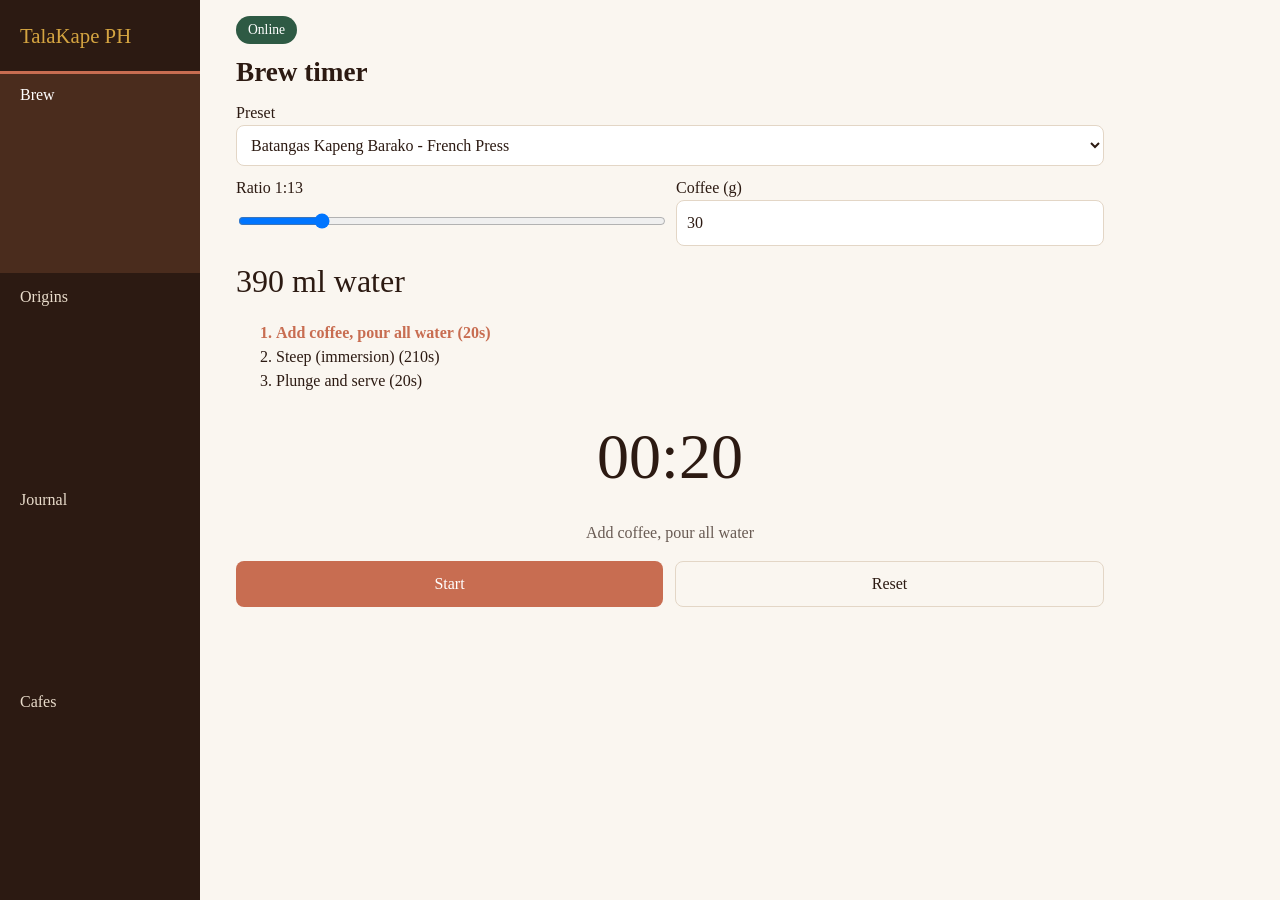
==== index.html @ 45932594 "Add files via upload" ====
<!DOCTYPE html><html lang="en"><head><meta charset="utf-8"><meta name="viewport" content="width=device-width,initial-scale=1,viewport-fit=cover"><title>TalaKape PH</title>
<meta name="description" content="Brew timer, PH coffee guide, bean journal and cafe directory.">
<link rel="manifest" href="/manifest.webmanifest"><link rel="icon" type="image/svg+xml" href="/favicon.svg">
<link rel="icon" type="image/png" sizes="32x32" href="/icons/favicon-32x32.png"><link rel="icon" type="image/png" sizes="16x16" href="/icons/favicon-16x16.png">
<link rel="shortcut icon" href="/favicon.ico"><link rel="apple-touch-icon" sizes="180x180" href="/apple-touch-icon.png">
<meta name="apple-mobile-web-app-capable" content="yes"><meta name="apple-mobile-web-app-status-bar-style" content="black-translucent"><meta name="apple-mobile-web-app-title" content="TalaKape PH"><meta name="theme-color" content="#2C1A12">
<link rel="stylesheet" href="/css/styles.css"></head><body>
<nav id="nav"><div class="brand">TalaKape PH</div>
<a href="#brew" data-v="brew">Brew</a><a href="#origins" data-v="origins">Origins</a><a href="#journal" data-v="journal">Journal</a><a href="#cafes" data-v="cafes">Cafes</a></nav>
<main>
<header><span id="net" class="pill on">Online</span><button id="installBtn" hidden>Install app</button></header>
<section id="brew" class="view"><h2>Brew timer</h2>
<label>Preset <select id="preset"></select></label>
<div class="row"><label>Ratio 1:<span id="rv">15</span><input id="ratio" type="range" min="12" max="18" value="15"></label>
<label>Coffee (g)<input id="coffee" type="number" min="1" value="20"></label></div>
<p class="big"><span id="water">300</span> ml water</p>
<ol id="steps"></ol><div class="clock" id="clock">00:00</div><p id="stepNow" class="muted">Ready</p>
<div class="row"><button id="start">Start</button><button id="reset" class="ghost">Reset</button></div></section>
<section id="origins" class="view"><h2>Philippine origins</h2><div class="chips" id="vfilter"></div><div id="ocards" class="grid"></div></section>
<section id="journal" class="view"><h2>Kape journal</h2>
<form id="jform" class="grid form"><input name="roaster" placeholder="Roaster" required><input name="origin" placeholder="Origin" required>
<select name="variety"><option>Arabica</option><option>Robusta</option><option>Liberica</option><option>Excelsa</option></select><input name="process" placeholder="Process (washed, natural...)">
<label>Roast date<input type="date" name="roastDate" required></label><input name="price" type="number" min="0" placeholder="Price (PHP)">
<select name="rating"><option value="5">5 stars</option><option value="4">4 stars</option><option value="3">3 stars</option><option value="2">2 stars</option><option value="1">1 star</option></select><input name="notes" placeholder="Tasting notes"><button>Save bag</button></form>
<div id="jlist" class="grid"></div></section>
<section id="cafes" class="view"><h2>Work-friendly cafes</h2>
<form id="cform" class="grid form"><input name="name" placeholder="Cafe name" required><select name="city"><option>Metro Manila</option><option>Cebu</option><option>Davao</option><option>Baguio</option><option>Iloilo</option><option>Pampanga</option><option>Other</option></select>
<input name="drink" placeholder="Signature drink"><label><input type="checkbox" name="wifi"> Good Wi-Fi</label><label><input type="checkbox" name="power"> Power sockets</label><label><input type="checkbox" name="parking"> Parking</label><label><input type="checkbox" name="pets"> Pet-friendly</label><button>Add cafe</button></form>
<label>City <select id="cfilter"><option value="">All</option></select></label><div id="clist" class="grid"></div></section>
</main>
<div id="toast" hidden><span>New version ready.</span><button id="reload">Reload</button></div>
<div id="ios" hidden><div class="card"><h3>Add to Home Screen</h3><p>Tap the Share button, then "Add to Home Screen".</p><button id="iosClose">Got it</button></div></div>
<script src="/js/app.js"></script></body></html>
---- css/styles.css ----
:root{--esp:#2C1A12;--bar:#4A2C1D;--oat:#FAF6F0;--terra:#C86D51;--pine:#2E5A44;--bg:var(--oat);--fg:var(--esp);--card:#fff;--line:#e3d6c6}
@media(prefers-color-scheme:dark){:root{--bg:#1c110c;--fg:#f1e6d8;--card:#2C1A12;--line:#4A2C1D}}
*{box-sizing:border-box}body{margin:0;background:var(--bg);color:var(--fg);font:16px/1.5 Georgia,serif}
main{padding:16px 16px calc(84px + env(safe-area-inset-bottom));max-width:900px;margin:auto}
header{display:flex;justify-content:space-between;align-items:center;padding-top:env(safe-area-inset-top)}
h2{font-size:1.7rem;margin:.5rem 0}
nav{position:fixed;z-index:5;background:var(--esp);display:flex;bottom:0;left:0;right:0;padding-bottom:env(safe-area-inset-bottom)}
nav a{flex:1;text-align:center;padding:14px 4px;color:#e9dccb;text-decoration:none}nav a.on{color:#fff;background:var(--bar);box-shadow:inset 0 3px var(--terra)}.brand{display:none}
@media(min-width:800px){nav{top:0;right:auto;width:200px;flex-direction:column;padding:20px 0}.brand{display:block;color:#D4A441;font-size:1.3rem;padding:0 20px 20px}nav a{text-align:left;padding:12px 20px}main{margin-left:220px}}
.view{display:none}.view.on{display:block}
.pill{padding:4px 12px;border-radius:99px;font-size:.85rem;background:var(--pine);color:#fff}.pill.off{background:var(--terra)}
button{background:var(--terra);color:#fff;border:0;border-radius:8px;padding:10px 18px;font:inherit;cursor:pointer}button.ghost{background:transparent;color:var(--fg);border:1px solid var(--line)}
input,select{width:100%;padding:10px;border:1px solid var(--line);border-radius:8px;background:var(--card);color:var(--fg);font:inherit}input[type=checkbox]{width:auto}
label{display:block}.row{display:flex;gap:12px;flex-wrap:wrap;margin:10px 0}.row>*{flex:1}
.grid{display:grid;grid-template-columns:repeat(auto-fill,minmax(240px,1fr));gap:12px}.form{margin-bottom:16px}
.card{background:var(--card);border:1px solid var(--line);border-radius:10px;padding:14px}.card h3{margin:0 0 4px}
.big{font-size:2rem;margin:.3rem 0}.clock{font-size:4rem;text-align:center;font-variant-numeric:tabular-nums}.muted{opacity:.7;text-align:center}
#steps li.on{color:var(--terra);font-weight:bold}
.chips button{margin:0 6px 8px 0;background:transparent;color:var(--fg);border:1px solid var(--line)}.chips button.on{background:var(--pine);color:#fff}
.badge{display:inline-block;padding:2px 10px;border-radius:99px;font-size:.8rem;color:#fff;background:var(--pine)}.badge.rest{background:#b7872c}.badge.past{background:var(--terra)}
#toast,#ios{position:fixed;z-index:9;left:12px;right:12px;bottom:calc(76px + env(safe-area-inset-bottom));background:var(--esp);color:#fff;padding:12px;border-radius:10px;display:flex;justify-content:space-between;align-items:center}
#toast[hidden],#ios[hidden]{display:none}#ios{inset:0;background:rgba(0,0,0,.6);justify-content:center}#ios .card{color:var(--fg);max-width:320px}
:focus-visible{outline:3px solid #D4A441;outline-offset:2px}
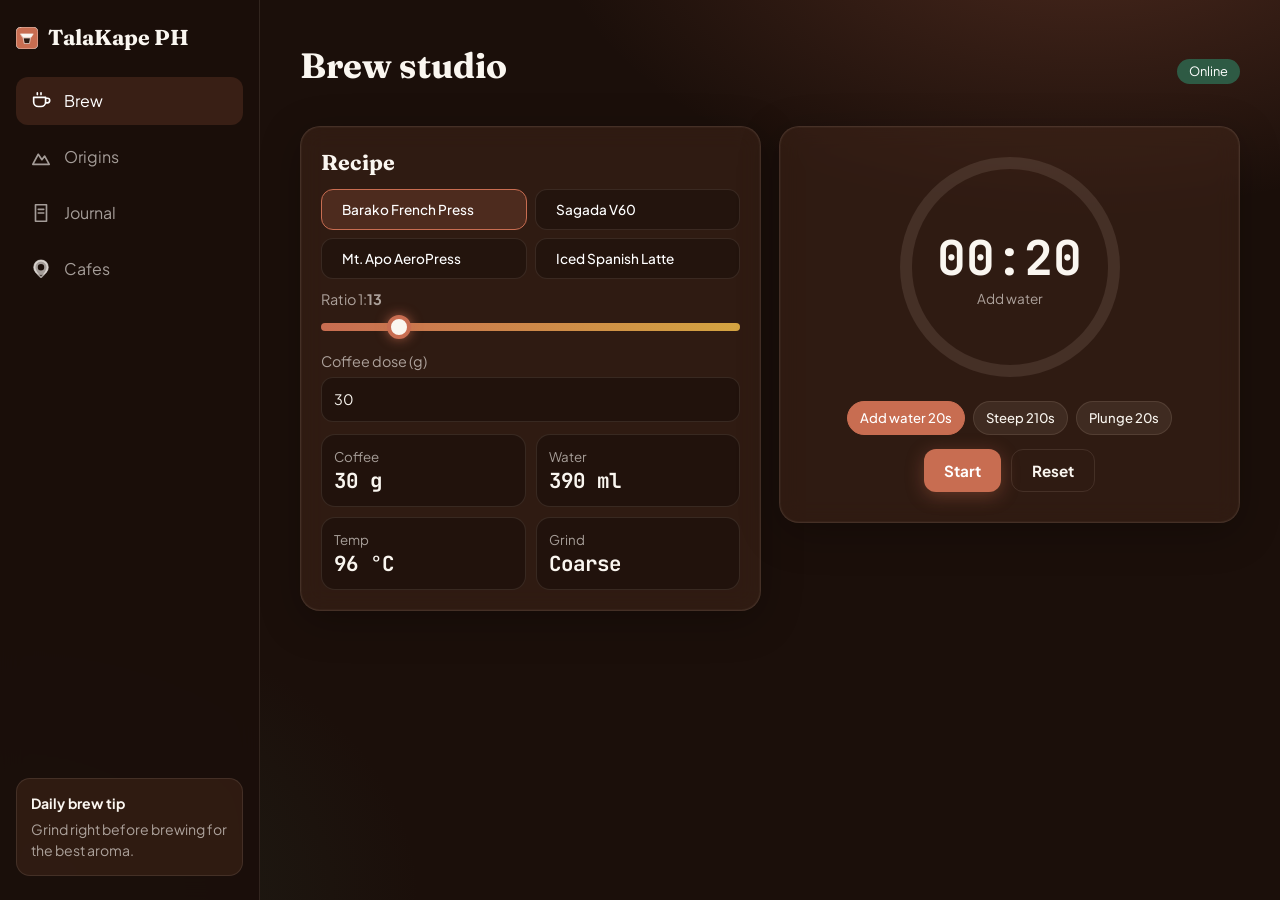
==== commit c8f86693: "Add files via upload" ====
--- a/index.html
+++ b/index.html
@@ -1,33 +1,37 @@
 <!DOCTYPE html><html lang="en"><head><meta charset="utf-8"><meta name="viewport" content="width=device-width,initial-scale=1,viewport-fit=cover"><title>TalaKape PH</title>
 <meta name="description" content="Brew timer, PH coffee guide, bean journal and cafe directory.">
-<link rel="manifest" href="/manifest.webmanifest"><link rel="icon" type="image/svg+xml" href="/favicon.svg">
-<link rel="icon" type="image/png" sizes="32x32" href="/icons/favicon-32x32.png"><link rel="icon" type="image/png" sizes="16x16" href="/icons/favicon-16x16.png">
-<link rel="shortcut icon" href="/favicon.ico"><link rel="apple-touch-icon" sizes="180x180" href="/apple-touch-icon.png">
-<meta name="apple-mobile-web-app-capable" content="yes"><meta name="apple-mobile-web-app-status-bar-style" content="black-translucent"><meta name="apple-mobile-web-app-title" content="TalaKape PH"><meta name="theme-color" content="#2C1A12">
-<link rel="stylesheet" href="/css/styles.css"></head><body>
-<nav id="nav"><div class="brand">TalaKape PH</div>
-<a href="#brew" data-v="brew">Brew</a><a href="#origins" data-v="origins">Origins</a><a href="#journal" data-v="journal">Journal</a><a href="#cafes" data-v="cafes">Cafes</a></nav>
+<link rel="manifest" href="manifest.webmanifest"><link rel="icon" type="image/svg+xml" href="favicon.svg">
+<link rel="icon" type="image/png" sizes="32x32" href="icons/favicon-32x32.png"><link rel="icon" type="image/png" sizes="16x16" href="icons/favicon-16x16.png">
+<link rel="shortcut icon" href="favicon.ico"><link rel="apple-touch-icon" sizes="180x180" href="apple-touch-icon.png">
+<meta name="apple-mobile-web-app-capable" content="yes"><meta name="mobile-web-app-capable" content="yes"><meta name="apple-mobile-web-app-status-bar-style" content="black-translucent"><meta name="apple-mobile-web-app-title" content="TalaKape PH"><meta name="theme-color" content="#2C1A12">
+<link rel="preconnect" href="https://fonts.googleapis.com"><link rel="preconnect" href="https://fonts.gstatic.com" crossorigin>
+<link href="https://fonts.googleapis.com/css2?family=Fraunces:opsz,wght@9..144,500;9..144,700&family=JetBrains+Mono:wght@500;700&family=Plus+Jakarta+Sans:wght@400;500;700&display=swap" rel="stylesheet">
+<link rel="stylesheet" href="./css/styles.css"></head><body>
+<nav id="nav"><div class="brand"><svg viewBox="0 0 64 64" width="34" height="34"><rect width="64" height="64" rx="14" fill="#C86D51"/><path d="M14 20h36l-6 10H20z" fill="#FAF6F0"/><path d="M22 32h20l-3 16H25z" fill="#2C1A12"/></svg><span>TalaKape PH</span></div>
+<a href="#brew" data-v="brew"><svg viewBox="0 0 24 24"><path d="M4 8h13v5a5 5 0 0 1-5 5H9a5 5 0 0 1-5-5zM17 9h2a2 2 0 0 1 0 5h-2M8 3v2M12 3v2"/></svg><span>Brew</span></a>
+<a href="#origins" data-v="origins"><svg viewBox="0 0 24 24"><path d="M3 20l6-11 4 6 3-4 5 9z"/></svg><span>Origins</span></a>
+<a href="#journal" data-v="journal"><svg viewBox="0 0 24 24"><path d="M6 3h12v18H6zM9 8h6M9 12h6"/></svg><span>Journal</span></a>
+<a href="#cafes" data-v="cafes"><svg viewBox="0 0 24 24"><path d="M12 21s7-6 7-11a7 7 0 0 0-14 0c0 5 7 11 7 11z"/><circle cx="12" cy="10" r="2.5"/></svg><span>Cafes</span></a>
+<div class="tip"><b>Daily brew tip</b><p id="tip"></p></div></nav>
 <main>
-<header><span id="net" class="pill on">Online</span><button id="installBtn" hidden>Install app</button></header>
-<section id="brew" class="view"><h2>Brew timer</h2>
-<label>Preset <select id="preset"></select></label>
-<div class="row"><label>Ratio 1:<span id="rv">15</span><input id="ratio" type="range" min="12" max="18" value="15"></label>
-<label>Coffee (g)<input id="coffee" type="number" min="1" value="20"></label></div>
-<p class="big"><span id="water">300</span> ml water</p>
-<ol id="steps"></ol><div class="clock" id="clock">00:00</div><p id="stepNow" class="muted">Ready</p>
-<div class="row"><button id="start">Start</button><button id="reset" class="ghost">Reset</button></div></section>
-<section id="origins" class="view"><h2>Philippine origins</h2><div class="chips" id="vfilter"></div><div id="ocards" class="grid"></div></section>
-<section id="journal" class="view"><h2>Kape journal</h2>
-<form id="jform" class="grid form"><input name="roaster" placeholder="Roaster" required><input name="origin" placeholder="Origin" required>
+<header><h1 id="title">Brew studio</h1><div><span id="net" class="pill on">Online</span> <button id="installBtn" hidden>Install app</button></div></header>
+<section id="brew" class="view"><div class="bento">
+<div class="glass"><h2>Recipe</h2><div class="presets" id="presets"></div>
+<label>Ratio 1:<b id="rv">15</b><input id="ratio" type="range" min="12" max="18" value="15"></label>
+<label>Coffee dose (g)<input id="coffee" type="number" min="1" value="20"></label>
+<div class="kpis"><div><small>Coffee</small><b id="kc">20 g</b></div><div><small>Water</small><b id="water">300 ml</b></div><div><small>Temp</small><b id="kt">93 °C</b></div><div><small>Grind</small><b id="kg">Medium</b></div></div></div>
+<div class="glass center"><div class="ringwrap"><svg viewBox="0 0 240 240" width="240" height="240"><circle class="trk" cx="120" cy="120" r="104"/><circle id="ring" cx="120" cy="120" r="104"/></svg><div class="mid"><div id="clock">00:00</div><div id="stepNow">Ready</div></div></div>
+<div id="steps" class="pills"></div><div class="row"><button id="start">Start</button><button id="reset" class="ghost">Reset</button></div></div></div></section>
+<section id="origins" class="view"><div class="row"><input id="osearch" type="search" placeholder="Search region, notes..."></div><div class="pills" id="vfilter"></div><div id="ocards" class="grid"></div></section>
+<section id="journal" class="view"><div class="bento"><form id="jform" class="glass form"><h2>Log a bag</h2><input name="roaster" placeholder="Roaster" required><input name="origin" placeholder="Origin" required>
 <select name="variety"><option>Arabica</option><option>Robusta</option><option>Liberica</option><option>Excelsa</option></select><input name="process" placeholder="Process (washed, natural...)">
 <label>Roast date<input type="date" name="roastDate" required></label><input name="price" type="number" min="0" placeholder="Price (PHP)">
 <select name="rating"><option value="5">5 stars</option><option value="4">4 stars</option><option value="3">3 stars</option><option value="2">2 stars</option><option value="1">1 star</option></select><input name="notes" placeholder="Tasting notes"><button>Save bag</button></form>
-<div id="jlist" class="grid"></div></section>
-<section id="cafes" class="view"><h2>Work-friendly cafes</h2>
-<form id="cform" class="grid form"><input name="name" placeholder="Cafe name" required><select name="city"><option>Metro Manila</option><option>Cebu</option><option>Davao</option><option>Baguio</option><option>Iloilo</option><option>Pampanga</option><option>Other</option></select>
-<input name="drink" placeholder="Signature drink"><label><input type="checkbox" name="wifi"> Good Wi-Fi</label><label><input type="checkbox" name="power"> Power sockets</label><label><input type="checkbox" name="parking"> Parking</label><label><input type="checkbox" name="pets"> Pet-friendly</label><button>Add cafe</button></form>
-<label>City <select id="cfilter"><option value="">All</option></select></label><div id="clist" class="grid"></div></section>
+<div id="jlist" class="stack"></div></div></section>
+<section id="cafes" class="view"><div class="bento"><form id="cform" class="glass form"><h2>Add a cafe</h2><input name="name" placeholder="Cafe name" required><select name="city" id="ccity"></select><input name="drink" placeholder="Signature drink">
+<div class="pills" id="toggles"></div><button>Add cafe</button></form>
+<div><label>City<select id="cfilter"><option value="">All</option></select></label><div id="clist" class="stack"></div></div></div></section>
 </main>
 <div id="toast" hidden><span>New version ready.</span><button id="reload">Reload</button></div>
-<div id="ios" hidden><div class="card"><h3>Add to Home Screen</h3><p>Tap the Share button, then "Add to Home Screen".</p><button id="iosClose">Got it</button></div></div>
-<script src="/js/app.js"></script></body></html>
+<div id="ios" hidden><div class="glass"><h3>Add to Home Screen</h3><p>Tap the Share button, then "Add to Home Screen".</p><button id="iosClose">Got it</button></div></div>
+<script src="./js/app.js"></script></body></html>
--- a/css/styles.css
+++ b/css/styles.css
@@ -1,23 +1,49 @@
-:root{--esp:#2C1A12;--bar:#4A2C1D;--oat:#FAF6F0;--terra:#C86D51;--pine:#2E5A44;--bg:var(--oat);--fg:var(--esp);--card:#fff;--line:#e3d6c6}
-@media(prefers-color-scheme:dark){:root{--bg:#1c110c;--fg:#f1e6d8;--card:#2C1A12;--line:#4A2C1D}}
-*{box-sizing:border-box}body{margin:0;background:var(--bg);color:var(--fg);font:16px/1.5 Georgia,serif}
-main{padding:16px 16px calc(84px + env(safe-area-inset-bottom));max-width:900px;margin:auto}
-header{display:flex;justify-content:space-between;align-items:center;padding-top:env(safe-area-inset-top)}
-h2{font-size:1.7rem;margin:.5rem 0}
-nav{position:fixed;z-index:5;background:var(--esp);display:flex;bottom:0;left:0;right:0;padding-bottom:env(safe-area-inset-bottom)}
-nav a{flex:1;text-align:center;padding:14px 4px;color:#e9dccb;text-decoration:none}nav a.on{color:#fff;background:var(--bar);box-shadow:inset 0 3px var(--terra)}.brand{display:none}
-@media(min-width:800px){nav{top:0;right:auto;width:200px;flex-direction:column;padding:20px 0}.brand{display:block;color:#D4A441;font-size:1.3rem;padding:0 20px 20px}nav a{text-align:left;padding:12px 20px}main{margin-left:220px}}
+:root{--esp:#2C1A12;--bar:#4A2C1D;--oat:#FAF6F0;--terra:#C86D51;--pine:#2E5A44;--amber:#D4A441;--line:rgba(255,235,215,.1);--glass:rgba(74,44,29,.45);--mut:rgba(250,246,240,.62)}
+*{box-sizing:border-box}html{background:#1b0f0a}
+body{margin:0;min-height:100vh;color:var(--oat);font:16px/1.5 'Plus Jakarta Sans',system-ui,sans-serif;background:radial-gradient(900px 500px at 85% -10%,rgba(200,109,81,.28),transparent 60%),radial-gradient(700px 500px at 0 100%,rgba(46,90,68,.25),transparent 60%),#1b0f0a;background-attachment:fixed}
+h1,h2,h3{font-family:Fraunces,Georgia,serif;margin:0 0 .6rem}h1{font-size:2.2rem}h2{font-size:1.35rem}
+main{max-width:1200px;margin:0 auto;padding:2.5rem 2.5rem calc(100px + env(safe-area-inset-bottom))}
+header{display:flex;justify-content:space-between;align-items:center;margin-bottom:1.5rem;gap:12px}
+nav{position:fixed;z-index:5;left:0;right:0;bottom:0;display:flex;background:rgba(27,15,10,.92);backdrop-filter:blur(12px);border-top:1px solid var(--line);padding-bottom:env(safe-area-inset-bottom)}
+nav a{flex:1;display:flex;flex-direction:column;align-items:center;gap:2px;padding:10px 4px;color:var(--mut);text-decoration:none;font-size:.78rem}
+nav a.on{color:var(--terra)}nav svg{width:22px;height:22px;fill:none;stroke:currentColor;stroke-width:1.8;stroke-linecap:round;stroke-linejoin:round}.brand,.tip{display:none}
+@media(min-width:900px){nav{top:0;right:auto;bottom:0;width:260px;flex-direction:column;padding:24px 16px;gap:8px;border:0;border-right:1px solid var(--line)}
+.brand{display:flex;align-items:center;gap:10px;font:700 1.35rem Fraunces,serif;margin-bottom:18px}
+nav a{flex:none;flex-direction:row;height:48px;border-radius:12px;gap:12px;padding:0 14px;font-size:1rem}nav a.on{background:rgba(200,109,81,.18);color:#fff}
+.tip{display:block;margin-top:auto;padding:14px;border-radius:14px;border:1px solid var(--line);background:var(--glass);font-size:.88rem}.tip p{margin:.3rem 0 0;color:var(--mut)}main{margin-left:260px;margin-right:auto;max-width:1200px}}
+@media(min-width:1460px){main{margin:0 auto;padding-left:calc(260px + 2.5rem)}}
 .view{display:none}.view.on{display:block}
-.pill{padding:4px 12px;border-radius:99px;font-size:.85rem;background:var(--pine);color:#fff}.pill.off{background:var(--terra)}
-button{background:var(--terra);color:#fff;border:0;border-radius:8px;padding:10px 18px;font:inherit;cursor:pointer}button.ghost{background:transparent;color:var(--fg);border:1px solid var(--line)}
-input,select{width:100%;padding:10px;border:1px solid var(--line);border-radius:8px;background:var(--card);color:var(--fg);font:inherit}input[type=checkbox]{width:auto}
-label{display:block}.row{display:flex;gap:12px;flex-wrap:wrap;margin:10px 0}.row>*{flex:1}
-.grid{display:grid;grid-template-columns:repeat(auto-fill,minmax(240px,1fr));gap:12px}.form{margin-bottom:16px}
-.card{background:var(--card);border:1px solid var(--line);border-radius:10px;padding:14px}.card h3{margin:0 0 4px}
-.big{font-size:2rem;margin:.3rem 0}.clock{font-size:4rem;text-align:center;font-variant-numeric:tabular-nums}.muted{opacity:.7;text-align:center}
-#steps li.on{color:var(--terra);font-weight:bold}
-.chips button{margin:0 6px 8px 0;background:transparent;color:var(--fg);border:1px solid var(--line)}.chips button.on{background:var(--pine);color:#fff}
-.badge{display:inline-block;padding:2px 10px;border-radius:99px;font-size:.8rem;color:#fff;background:var(--pine)}.badge.rest{background:#b7872c}.badge.past{background:var(--terra)}
-#toast,#ios{position:fixed;z-index:9;left:12px;right:12px;bottom:calc(76px + env(safe-area-inset-bottom));background:var(--esp);color:#fff;padding:12px;border-radius:10px;display:flex;justify-content:space-between;align-items:center}
-#toast[hidden],#ios[hidden]{display:none}#ios{inset:0;background:rgba(0,0,0,.6);justify-content:center}#ios .card{color:var(--fg);max-width:320px}
-:focus-visible{outline:3px solid #D4A441;outline-offset:2px}
+.bento{display:grid;gap:18px;grid-template-columns:1fr}@media(min-width:1000px){.bento{grid-template-columns:1fr 1fr;align-items:start}}
+.glass{background:var(--glass);backdrop-filter:blur(12px);border:1px solid var(--line);border-radius:20px;padding:20px;box-shadow:0 10px 40px rgba(0,0,0,.25),0 0 0 1px rgba(255,235,215,.03) inset}
+.center{text-align:center}.grid{display:grid;gap:14px;grid-template-columns:repeat(auto-fill,minmax(260px,1fr))}.stack{display:grid;gap:12px}
+.form{display:grid;gap:10px}.row{display:flex;gap:10px;margin:10px 0;justify-content:center}.row input{max-width:420px}
+input,select{width:100%;padding:11px 12px;border-radius:12px;border:1px solid var(--line);background:rgba(0,0,0,.28);color:var(--oat);font:inherit}
+input::placeholder{color:var(--mut)}label{display:block;color:var(--mut);font-size:.9rem;margin:8px 0}label>input,label>select{margin-top:4px}
+button{background:var(--terra);color:#fff;border:0;border-radius:12px;padding:11px 20px;font:700 .95rem 'Plus Jakarta Sans',sans-serif;cursor:pointer;box-shadow:0 4px 18px rgba(200,109,81,.35)}
+button.ghost{background:transparent;border:1px solid var(--line);color:var(--oat);box-shadow:none}button.sm{padding:6px 12px;font-size:.8rem}
+.pill{display:inline-block;padding:3px 12px;border-radius:99px;font-size:.8rem;background:var(--pine);color:#fff}.pill.off{background:var(--terra)}
+input[type=range]{-webkit-appearance:none;appearance:none;padding:0;height:8px;border:0;border-radius:99px;background:linear-gradient(90deg,var(--terra),var(--amber));margin:12px 0}
+input[type=range]::-webkit-slider-thumb{-webkit-appearance:none;width:24px;height:24px;border-radius:50%;background:var(--oat);border:4px solid var(--terra);box-shadow:0 0 12px rgba(200,109,81,.7)}
+input[type=range]::-moz-range-thumb{width:16px;height:16px;border-radius:50%;background:var(--oat);border:4px solid var(--terra)}
+.presets{display:grid;grid-template-columns:1fr 1fr;gap:8px;margin-bottom:10px}.pc{text-align:left;background:rgba(0,0,0,.25);border:1px solid var(--line);box-shadow:none;font-weight:500;font-size:.85rem}.pc.on{border-color:var(--terra);background:rgba(200,109,81,.2)}
+.kpis{display:grid;grid-template-columns:1fr 1fr;gap:10px;margin-top:12px}.kpis div{padding:12px;border-radius:14px;background:rgba(0,0,0,.28);border:1px solid var(--line)}
+.kpis small{display:block;color:var(--mut)}.kpis b{font:700 1.3rem 'JetBrains Mono',monospace}
+.ringwrap{position:relative;width:240px;height:240px;margin:0 auto}svg circle{fill:none;stroke-width:12}.trk{stroke:rgba(255,235,215,.1)}
+#ring{stroke:var(--terra);stroke-linecap:round;stroke-dasharray:653.45;stroke-dashoffset:653.45;transform:rotate(-90deg);transform-origin:center;transition:stroke-dashoffset 1s linear}
+#ring.live{filter:drop-shadow(0 0 8px rgba(200,109,81,.9))}.mid{position:absolute;inset:0;display:grid;place-content:center}
+#clock{font:700 3rem 'JetBrains Mono',monospace}#stepNow{color:var(--mut);max-width:150px;font-size:.85rem}
+.pills{display:flex;flex-wrap:wrap;gap:8px;margin:14px 0}.center .pills{justify-content:center}
+.p,.chip{padding:6px 12px;border-radius:99px;font-size:.82rem;background:rgba(255,235,215,.08);border:1px solid var(--line);color:var(--oat);box-shadow:none;font-weight:500}
+.p.on,.chip.on{background:var(--terra);border-color:var(--terra);color:#fff}.p.done{opacity:.45}
+.card{background:var(--glass);backdrop-filter:blur(12px);border:1px solid var(--line);border-radius:18px;padding:16px}.card h3{font-size:1.15rem}.card p{margin:.4rem 0;color:var(--mut);font-size:.9rem}
+.vb{display:inline-block;padding:2px 10px;border-radius:99px;font-size:.75rem;font-weight:700;color:#fff;margin-right:6px}
+.Arabica{background:#2E7D5B}.Liberica{background:#B7872C}.Robusta{background:#B65A40}.Excelsa{background:#7B5CC4}
+.loc{display:inline-flex;align-items:center;gap:4px;font-size:.78rem;color:var(--mut)}.loc svg,.ic{width:14px;height:14px;fill:none;stroke:currentColor;stroke-width:2}
+.dots{display:flex;gap:4px;margin:8px 0;align-items:center;font-size:.78rem;color:var(--mut)}.dots i{width:14px;height:6px;border-radius:3px;background:rgba(255,235,215,.15)}.dots i.f{background:var(--amber)}
+.note{display:inline-block;padding:2px 10px;margin:2px 4px 2px 0;border-radius:99px;font-size:.75rem;background:rgba(212,164,65,.15);color:var(--amber)}
+.badge{display:inline-block;padding:2px 10px;border-radius:99px;font-size:.78rem;color:#fff;background:var(--pine)}.badge.rest{background:#B7872C}.badge.past{background:var(--terra)}
+.star{color:var(--amber)}.sample{font-size:.7rem;color:var(--mut)}
+#toast,#ios{position:fixed;z-index:9;left:12px;right:12px;bottom:calc(76px + env(safe-area-inset-bottom));background:var(--esp);padding:12px;border-radius:14px;display:flex;justify-content:space-between;align-items:center;border:1px solid var(--line)}
+@media(min-width:900px){#toast{left:auto;width:340px;bottom:20px}}
+#toast[hidden],#ios[hidden]{display:none}#ios{inset:0;background:rgba(0,0,0,.7);justify-content:center;border:0;border-radius:0}#ios .glass{max-width:320px;background:var(--esp)}
+:focus-visible{outline:3px solid var(--amber);outline-offset:2px}@media(prefers-reduced-motion:reduce){#ring{transition:none}}
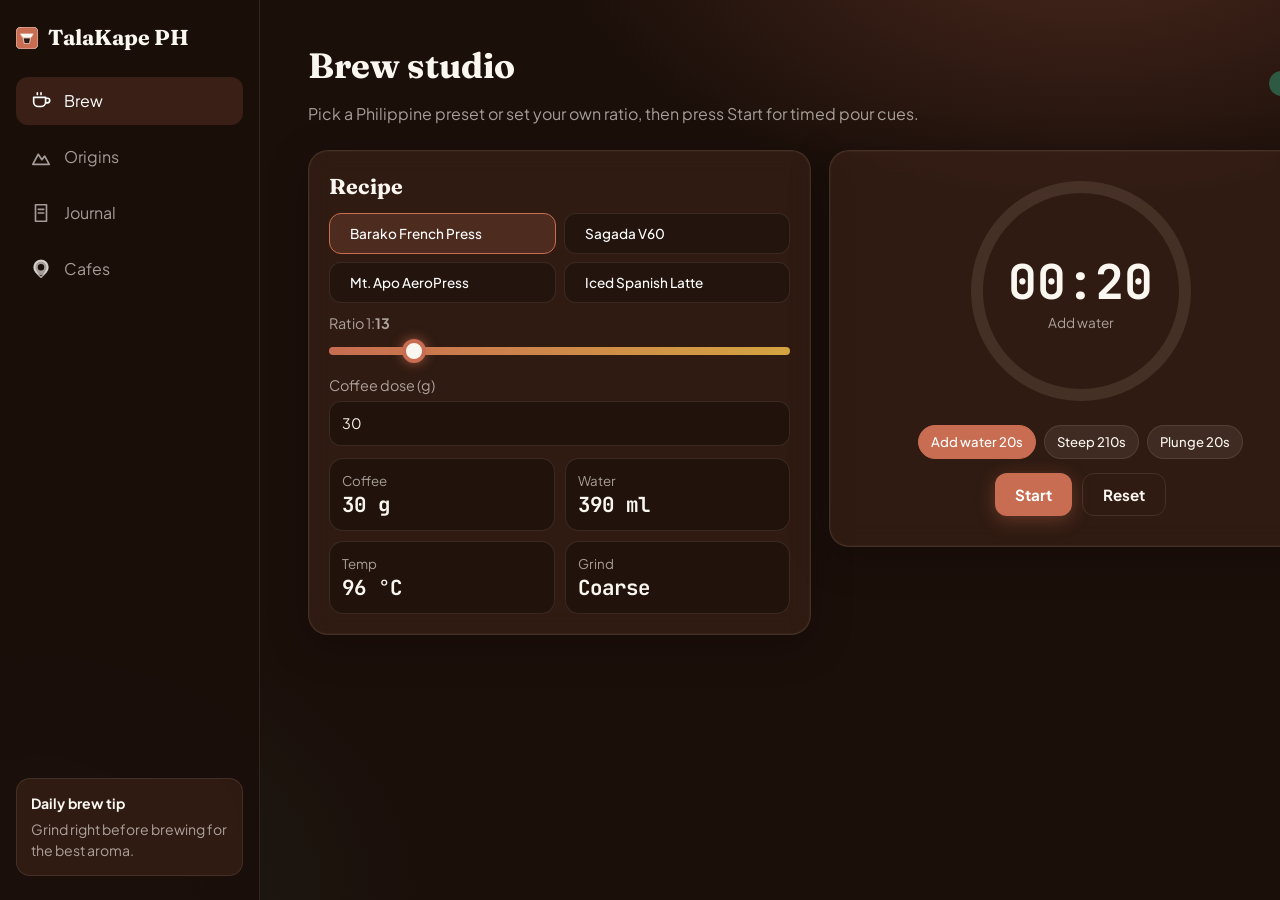
==== commit 0d5e6ca8: "Add files via upload" ====
--- a/index.html
+++ b/index.html
@@ -14,7 +14,7 @@
 <a href="#cafes" data-v="cafes"><svg viewBox="0 0 24 24"><path d="M12 21s7-6 7-11a7 7 0 0 0-14 0c0 5 7 11 7 11z"/><circle cx="12" cy="10" r="2.5"/></svg><span>Cafes</span></a>
 <div class="tip"><b>Daily brew tip</b><p id="tip"></p></div></nav>
 <main>
-<header><h1 id="title">Brew studio</h1><div><span id="net" class="pill on">Online</span> <button id="installBtn" hidden>Install app</button></div></header>
+<header><div><div class="mbrand"><img src="favicon.svg" width="28" height="28" alt=""> TalaKape PH</div><h1 id="title">Brew studio</h1><p id="sub" class="sub"></p></div><div><span id="net" class="pill on">Online</span> <button id="installBtn" hidden>Install app</button></div></header>
 <section id="brew" class="view"><div class="bento">
 <div class="glass"><h2>Recipe</h2><div class="presets" id="presets"></div>
 <label>Ratio 1:<b id="rv">15</b><input id="ratio" type="range" min="12" max="18" value="15"></label>
@@ -23,15 +23,15 @@
 <div class="glass center"><div class="ringwrap"><svg viewBox="0 0 240 240" width="240" height="240"><circle class="trk" cx="120" cy="120" r="104"/><circle id="ring" cx="120" cy="120" r="104"/></svg><div class="mid"><div id="clock">00:00</div><div id="stepNow">Ready</div></div></div>
 <div id="steps" class="pills"></div><div class="row"><button id="start">Start</button><button id="reset" class="ghost">Reset</button></div></div></div></section>
 <section id="origins" class="view"><div class="row"><input id="osearch" type="search" placeholder="Search region, notes..."></div><div class="pills" id="vfilter"></div><div id="ocards" class="grid"></div></section>
-<section id="journal" class="view"><div class="bento"><form id="jform" class="glass form"><h2>Log a bag</h2><input name="roaster" placeholder="Roaster" required><input name="origin" placeholder="Origin" required>
+<section id="journal" class="view"><div class="tools"><span class="pill on">🔒 Saved offline on this device</span><button type="button" class="ghost sm" data-x="1">Export JSON</button><button type="button" class="ghost sm" data-i="1">Import JSON</button></div><div class="bento"><form id="jform" class="glass form"><h2>Log a bag</h2><input name="roaster" placeholder="Roaster" required><input name="origin" placeholder="Origin" required>
 <select name="variety"><option>Arabica</option><option>Robusta</option><option>Liberica</option><option>Excelsa</option></select><input name="process" placeholder="Process (washed, natural...)">
 <label>Roast date<input type="date" name="roastDate" required></label><input name="price" type="number" min="0" placeholder="Price (PHP)">
 <select name="rating"><option value="5">5 stars</option><option value="4">4 stars</option><option value="3">3 stars</option><option value="2">2 stars</option><option value="1">1 star</option></select><input name="notes" placeholder="Tasting notes"><button>Save bag</button></form>
 <div id="jlist" class="stack"></div></div></section>
-<section id="cafes" class="view"><div class="bento"><form id="cform" class="glass form"><h2>Add a cafe</h2><input name="name" placeholder="Cafe name" required><select name="city" id="ccity"></select><input name="drink" placeholder="Signature drink">
+<section id="cafes" class="view"><div class="tools"><span class="pill on">🔒 Saved offline on this device</span><button type="button" class="ghost sm" data-x="1">Export JSON</button><button type="button" class="ghost sm" data-i="1">Import JSON</button></div><div class="bento"><form id="cform" class="glass form"><h2>Add a cafe</h2><input name="name" placeholder="Cafe name" required><select name="city" id="ccity"></select><input name="drink" placeholder="Signature drink">
 <div class="pills" id="toggles"></div><button>Add cafe</button></form>
-<div><label>City<select id="cfilter"><option value="">All</option></select></label><div id="clist" class="stack"></div></div></div></section>
+<div><label>City<select id="cfilter"><option value="">All</option></select></label><div class="pills" id="afilter"></div><p id="ccount" class="sample"></p><div id="clist" class="stack"></div></div></div></section>
 </main>
 <div id="toast" hidden><span>New version ready.</span><button id="reload">Reload</button></div>
 <div id="ios" hidden><div class="glass"><h3>Add to Home Screen</h3><p>Tap the Share button, then "Add to Home Screen".</p><button id="iosClose">Got it</button></div></div>
-<script src="./js/app.js"></script></body></html>
+<input type="file" id="impf" accept="application/json" hidden><div id="msgs"></div><script src="./js/app.js"></script></body></html>
--- a/css/styles.css
+++ b/css/styles.css
@@ -2,16 +2,15 @@
 *{box-sizing:border-box}html{background:#1b0f0a}
 body{margin:0;min-height:100vh;color:var(--oat);font:16px/1.5 'Plus Jakarta Sans',system-ui,sans-serif;background:radial-gradient(900px 500px at 85% -10%,rgba(200,109,81,.28),transparent 60%),radial-gradient(700px 500px at 0 100%,rgba(46,90,68,.25),transparent 60%),#1b0f0a;background-attachment:fixed}
 h1,h2,h3{font-family:Fraunces,Georgia,serif;margin:0 0 .6rem}h1{font-size:2.2rem}h2{font-size:1.35rem}
-main{max-width:1200px;margin:0 auto;padding:2.5rem 2.5rem calc(100px + env(safe-area-inset-bottom))}
+main{width:100%;max-width:1120px;margin:0 auto;padding:2.5rem 3rem calc(100px + env(safe-area-inset-bottom))}
 header{display:flex;justify-content:space-between;align-items:center;margin-bottom:1.5rem;gap:12px}
 nav{position:fixed;z-index:5;left:0;right:0;bottom:0;display:flex;background:rgba(27,15,10,.92);backdrop-filter:blur(12px);border-top:1px solid var(--line);padding-bottom:env(safe-area-inset-bottom)}
 nav a{flex:1;display:flex;flex-direction:column;align-items:center;gap:2px;padding:10px 4px;color:var(--mut);text-decoration:none;font-size:.78rem}
 nav a.on{color:var(--terra)}nav svg{width:22px;height:22px;fill:none;stroke:currentColor;stroke-width:1.8;stroke-linecap:round;stroke-linejoin:round}.brand,.tip{display:none}
-@media(min-width:900px){nav{top:0;right:auto;bottom:0;width:260px;flex-direction:column;padding:24px 16px;gap:8px;border:0;border-right:1px solid var(--line)}
+@media(min-width:769px){nav{top:0;right:auto;bottom:0;width:260px;flex-direction:column;padding:24px 16px;gap:8px;border:0;border-right:1px solid var(--line)}
 .brand{display:flex;align-items:center;gap:10px;font:700 1.35rem Fraunces,serif;margin-bottom:18px}
 nav a{flex:none;flex-direction:row;height:48px;border-radius:12px;gap:12px;padding:0 14px;font-size:1rem}nav a.on{background:rgba(200,109,81,.18);color:#fff}
-.tip{display:block;margin-top:auto;padding:14px;border-radius:14px;border:1px solid var(--line);background:var(--glass);font-size:.88rem}.tip p{margin:.3rem 0 0;color:var(--mut)}main{margin-left:260px;margin-right:auto;max-width:1200px}}
-@media(min-width:1460px){main{margin:0 auto;padding-left:calc(260px + 2.5rem)}}
+.tip{display:block;margin-top:auto;padding:14px;border-radius:14px;border:1px solid var(--line);background:var(--glass);font-size:.88rem}.tip p{margin:.3rem 0 0;color:var(--mut)}main{margin-left:max(260px,calc((100vw + 260px - 1120px)/2));margin-right:0}}
 .view{display:none}.view.on{display:block}
 .bento{display:grid;gap:18px;grid-template-columns:1fr}@media(min-width:1000px){.bento{grid-template-columns:1fr 1fr;align-items:start}}
 .glass{background:var(--glass);backdrop-filter:blur(12px);border:1px solid var(--line);border-radius:20px;padding:20px;box-shadow:0 10px 40px rgba(0,0,0,.25),0 0 0 1px rgba(255,235,215,.03) inset}
@@ -44,6 +43,13 @@
 .badge{display:inline-block;padding:2px 10px;border-radius:99px;font-size:.78rem;color:#fff;background:var(--pine)}.badge.rest{background:#B7872C}.badge.past{background:var(--terra)}
 .star{color:var(--amber)}.sample{font-size:.7rem;color:var(--mut)}
 #toast,#ios{position:fixed;z-index:9;left:12px;right:12px;bottom:calc(76px + env(safe-area-inset-bottom));background:var(--esp);padding:12px;border-radius:14px;display:flex;justify-content:space-between;align-items:center;border:1px solid var(--line)}
-@media(min-width:900px){#toast{left:auto;width:340px;bottom:20px}}
+@media(min-width:769px){#toast{left:auto;width:340px;bottom:20px}}
 #toast[hidden],#ios[hidden]{display:none}#ios{inset:0;background:rgba(0,0,0,.7);justify-content:center;border:0;border-radius:0}#ios .glass{max-width:320px;background:var(--esp)}
 :focus-visible{outline:3px solid var(--amber);outline-offset:2px}@media(prefers-reduced-motion:reduce){#ring{transition:none}}
+.sub{margin:0;color:var(--mut);max-width:60ch}.mbrand{display:none;align-items:center;gap:8px;font:700 1.1rem Fraunces,serif;margin-bottom:6px}
+.tools{display:flex;flex-wrap:wrap;gap:8px;align-items:center;margin-bottom:14px}
+#msgs{position:fixed;z-index:10;right:20px;bottom:20px;display:grid;gap:8px;pointer-events:none}
+.t{background:var(--esp);border:1px solid var(--terra);padding:10px 16px;border-radius:12px;box-shadow:0 8px 30px rgba(0,0,0,.4);animation:up .3s ease-out}
+@keyframes up{from{transform:translateY(20px);opacity:0}}.hl{animation:hl 1.5s ease-out}@keyframes hl{0%,60%{box-shadow:0 0 0 3px var(--terra),0 0 30px rgba(200,109,81,.6)}}
+@media(max-width:768px){nav{height:calc(64px + env(safe-area-inset-bottom))}main{padding:1rem 1rem calc(88px + env(safe-area-inset-bottom))}h1{font-size:1.7rem}.mbrand{display:flex}header{align-items:flex-start;padding-top:env(safe-area-inset-top)}#msgs{right:12px;left:12px;bottom:calc(76px + env(safe-area-inset-bottom))}}
+@media(prefers-reduced-motion:reduce){.t,.hl{animation:none}}
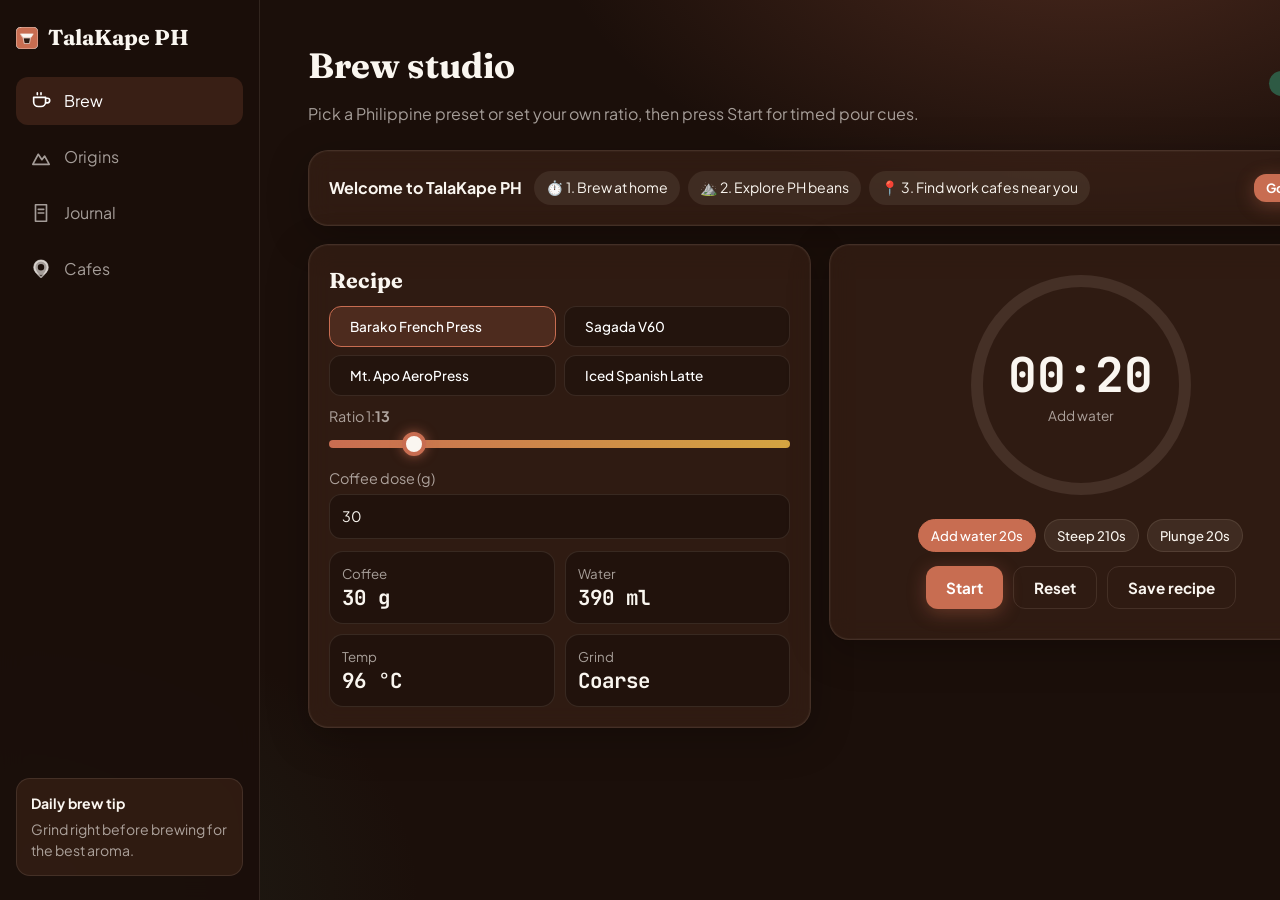
==== commit 513b7985: "Add files via upload" ====
--- a/index.html
+++ b/index.html
@@ -1,4 +1,7 @@
 <!DOCTYPE html><html lang="en"><head><meta charset="utf-8"><meta name="viewport" content="width=device-width,initial-scale=1,viewport-fit=cover"><title>TalaKape PH</title>
+<meta property="og:type" content="website"><meta property="og:url" content="https://cat-has.github.io/TalaKape-PH/"><meta property="og:site_name" content="TalaKape PH"><meta property="og:title" content="TalaKape PH — Philippine Specialty Coffee Companion"><meta property="og:description" content="Interactive PH brew timer, single-origin encyclopedia (Arabica, Barako, Robusta, Excelsa), bean stash tracker, and work-friendly cafe directory.">
+<meta property="og:image" content="https://cat-has.github.io/TalaKape-PH/icons/screenshot-wide.png"><meta property="og:image:secure_url" content="https://cat-has.github.io/TalaKape-PH/icons/screenshot-wide.png"><meta property="og:image:type" content="image/png"><meta property="og:image:width" content="1280"><meta property="og:image:height" content="720"><meta property="og:image:alt" content="TalaKape PH — Philippine Coffee Brew Studio, Origins and Cafe Directory">
+<meta name="twitter:card" content="summary_large_image"><meta name="twitter:title" content="TalaKape PH — Philippine Specialty Coffee Companion"><meta name="twitter:description" content="Interactive PH brew timer, single-origin encyclopedia (Arabica, Barako, Robusta, Excelsa), bean stash tracker, and work-friendly cafe directory."><meta name="twitter:image" content="https://cat-has.github.io/TalaKape-PH/icons/screenshot-wide.png">
 <meta name="description" content="Brew timer, PH coffee guide, bean journal and cafe directory.">
 <link rel="manifest" href="manifest.webmanifest"><link rel="icon" type="image/svg+xml" href="favicon.svg">
 <link rel="icon" type="image/png" sizes="32x32" href="icons/favicon-32x32.png"><link rel="icon" type="image/png" sizes="16x16" href="icons/favicon-16x16.png">
@@ -15,14 +18,15 @@
 <div class="tip"><b>Daily brew tip</b><p id="tip"></p></div></nav>
 <main>
 <header><div><div class="mbrand"><img src="favicon.svg" width="28" height="28" alt=""> TalaKape PH</div><h1 id="title">Brew studio</h1><p id="sub" class="sub"></p></div><div><span id="net" class="pill on">Online</span> <button id="installBtn" hidden>Install app</button></div></header>
+<div id="welcome" class="glass" hidden><b>Welcome to TalaKape PH</b><div class="steps3"><span>⏱️ 1. Brew at home</span><span>⛰️ 2. Explore PH beans</span><span>📍 3. Find work cafes near you</span></div><button id="wclose" class="sm">Got it</button></div>
 <section id="brew" class="view"><div class="bento">
 <div class="glass"><h2>Recipe</h2><div class="presets" id="presets"></div>
 <label>Ratio 1:<b id="rv">15</b><input id="ratio" type="range" min="12" max="18" value="15"></label>
 <label>Coffee dose (g)<input id="coffee" type="number" min="1" value="20"></label>
 <div class="kpis"><div><small>Coffee</small><b id="kc">20 g</b></div><div><small>Water</small><b id="water">300 ml</b></div><div><small>Temp</small><b id="kt">93 °C</b></div><div><small>Grind</small><b id="kg">Medium</b></div></div></div>
 <div class="glass center"><div class="ringwrap"><svg viewBox="0 0 240 240" width="240" height="240"><circle class="trk" cx="120" cy="120" r="104"/><circle id="ring" cx="120" cy="120" r="104"/></svg><div class="mid"><div id="clock">00:00</div><div id="stepNow">Ready</div></div></div>
-<div id="steps" class="pills"></div><div class="row"><button id="start">Start</button><button id="reset" class="ghost">Reset</button></div></div></div></section>
-<section id="origins" class="view"><div class="row"><input id="osearch" type="search" placeholder="Search region, notes..."></div><div class="pills" id="vfilter"></div><div id="ocards" class="grid"></div></section>
+<div id="steps" class="pills"></div><div class="row"><button id="start">Start</button><button id="reset" class="ghost">Reset</button><button id="saveRec" class="ghost">Save recipe</button></div></div></div></section>
+<section id="origins" class="view"><div class="row"><input id="osearch" type="search" placeholder="Search region, notes..."></div><div class="pills" id="vfilter"></div><div class="pills" id="rfilter"></div><div id="ocards" class="grid"></div></section>
 <section id="journal" class="view"><div class="tools"><span class="pill on">🔒 Saved offline on this device</span><button type="button" class="ghost sm" data-x="1">Export JSON</button><button type="button" class="ghost sm" data-i="1">Import JSON</button></div><div class="bento"><form id="jform" class="glass form"><h2>Log a bag</h2><input name="roaster" placeholder="Roaster" required><input name="origin" placeholder="Origin" required>
 <select name="variety"><option>Arabica</option><option>Robusta</option><option>Liberica</option><option>Excelsa</option></select><input name="process" placeholder="Process (washed, natural...)">
 <label>Roast date<input type="date" name="roastDate" required></label><input name="price" type="number" min="0" placeholder="Price (PHP)">
@@ -30,7 +34,7 @@
 <div id="jlist" class="stack"></div></div></section>
 <section id="cafes" class="view"><div class="tools"><span class="pill on">🔒 Saved offline on this device</span><button type="button" class="ghost sm" data-x="1">Export JSON</button><button type="button" class="ghost sm" data-i="1">Import JSON</button></div><div class="bento"><form id="cform" class="glass form"><h2>Add a cafe</h2><input name="name" placeholder="Cafe name" required><select name="city" id="ccity"></select><input name="drink" placeholder="Signature drink">
 <div class="pills" id="toggles"></div><button>Add cafe</button></form>
-<div><label>City<select id="cfilter"><option value="">All</option></select></label><div class="pills" id="afilter"></div><p id="ccount" class="sample"></p><div id="clist" class="stack"></div></div></div></section>
+<div><div class="tools"><button type="button" id="near" class="sm">📍 Near Me (sort by distance)</button><span id="nearmsg" class="sample"></span></div><label>City<select id="cfilter"><option value="">All</option></select></label><div class="pills" id="afilter"></div><p id="ccount" class="sample"></p><div id="clist" class="stack"></div></div></div></section>
 </main>
 <div id="toast" hidden><span>New version ready.</span><button id="reload">Reload</button></div>
 <div id="ios" hidden><div class="glass"><h3>Add to Home Screen</h3><p>Tap the Share button, then "Add to Home Screen".</p><button id="iosClose">Got it</button></div></div>
--- a/css/styles.css
+++ b/css/styles.css
@@ -51,5 +51,7 @@
 #msgs{position:fixed;z-index:10;right:20px;bottom:20px;display:grid;gap:8px;pointer-events:none}
 .t{background:var(--esp);border:1px solid var(--terra);padding:10px 16px;border-radius:12px;box-shadow:0 8px 30px rgba(0,0,0,.4);animation:up .3s ease-out}
 @keyframes up{from{transform:translateY(20px);opacity:0}}.hl{animation:hl 1.5s ease-out}@keyframes hl{0%,60%{box-shadow:0 0 0 3px var(--terra),0 0 30px rgba(200,109,81,.6)}}
-@media(max-width:768px){nav{height:calc(64px + env(safe-area-inset-bottom))}main{padding:1rem 1rem calc(88px + env(safe-area-inset-bottom))}h1{font-size:1.7rem}.mbrand{display:flex}header{align-items:flex-start;padding-top:env(safe-area-inset-top)}#msgs{right:12px;left:12px;bottom:calc(76px + env(safe-area-inset-bottom))}}
+@media(max-width:768px){nav{height:calc(64px + env(safe-area-inset-bottom))}main{padding:1rem 1rem calc(90px + env(safe-area-inset-bottom))}nav{z-index:1000}nav a.on span{background:rgba(200,109,81,.22);padding:0 12px;border-radius:99px}h1{font-size:1.7rem}.mbrand{display:flex}header{align-items:flex-start;padding-top:env(safe-area-inset-top)}#msgs{right:12px;left:12px;bottom:calc(76px + env(safe-area-inset-bottom))}}
 @media(prefers-reduced-motion:reduce){.t,.hl{animation:none}}
+#welcome{display:flex;flex-wrap:wrap;gap:12px;align-items:center;margin-bottom:18px}#welcome[hidden]{display:none}.steps3{display:flex;flex-wrap:wrap;gap:8px;flex:1}.steps3 span{padding:6px 12px;border-radius:99px;background:rgba(255,235,215,.08);font-size:.88rem}
+.t{pointer-events:auto}#msgs{z-index:1100}.row2{display:flex;flex-wrap:wrap;gap:8px;margin-top:8px}.btn{display:inline-block;background:var(--terra);color:#fff;border-radius:12px;padding:6px 12px;font-size:.8rem;font-weight:700;text-decoration:none}.dist{color:var(--amber);font-weight:700;margin:.2rem 0}
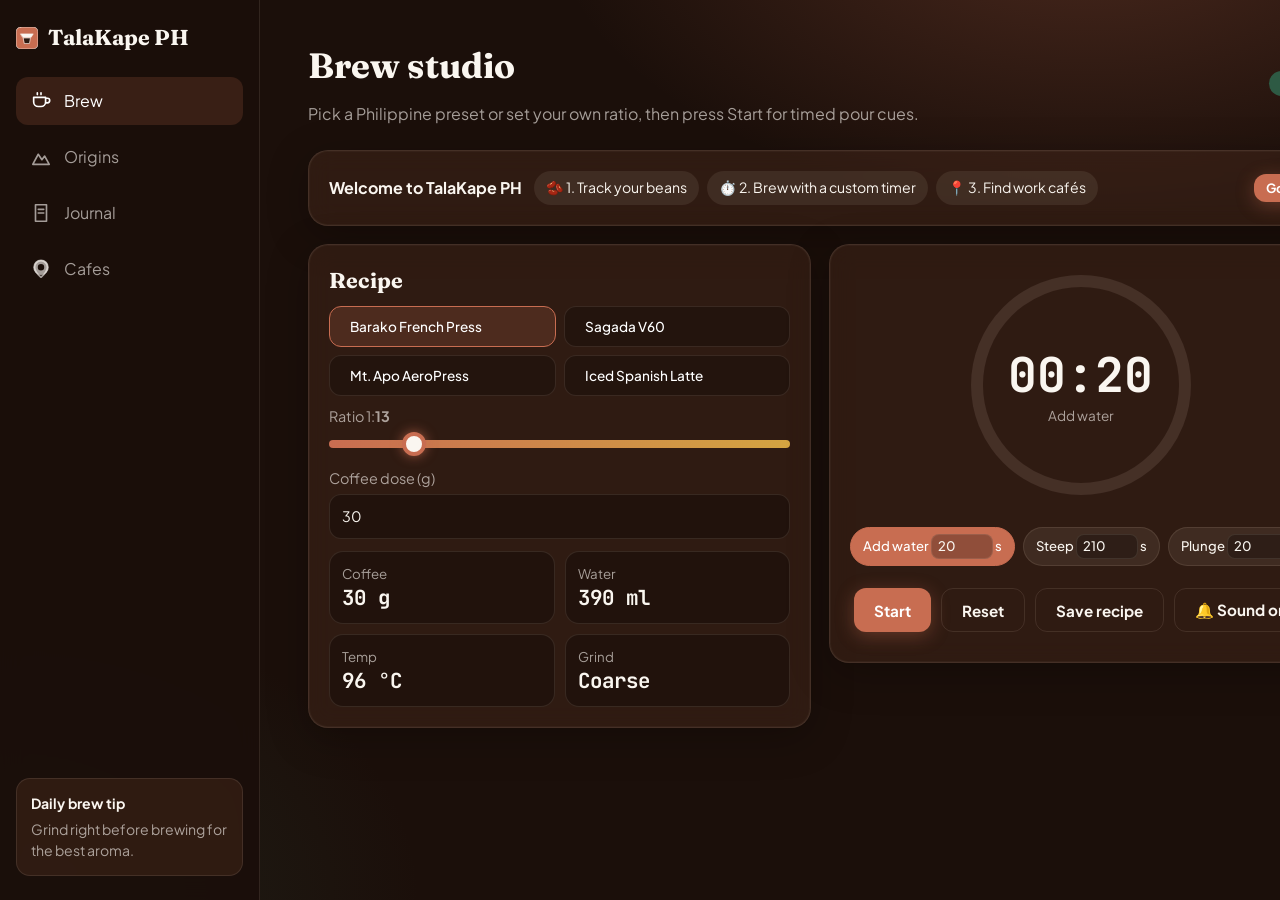
==== commit 1b5ad01e: "Add files via upload" ====
--- a/index.html
+++ b/index.html
@@ -18,21 +18,21 @@
 <div class="tip"><b>Daily brew tip</b><p id="tip"></p></div></nav>
 <main>
 <header><div><div class="mbrand"><img src="favicon.svg" width="28" height="28" alt=""> TalaKape PH</div><h1 id="title">Brew studio</h1><p id="sub" class="sub"></p></div><div><span id="net" class="pill on">Online</span> <button id="installBtn" hidden>Install app</button></div></header>
-<div id="welcome" class="glass" hidden><b>Welcome to TalaKape PH</b><div class="steps3"><span>⏱️ 1. Brew at home</span><span>⛰️ 2. Explore PH beans</span><span>📍 3. Find work cafes near you</span></div><button id="wclose" class="sm">Got it</button></div>
+<div id="welcome" class="glass" hidden><b>Welcome to TalaKape PH</b><div class="steps3"><span>🫘 1. Track your beans</span><span>⏱️ 2. Brew with a custom timer</span><span>📍 3. Find work cafés</span></div><button id="wclose" class="sm">Got it</button></div>
 <section id="brew" class="view"><div class="bento">
 <div class="glass"><h2>Recipe</h2><div class="presets" id="presets"></div>
 <label>Ratio 1:<b id="rv">15</b><input id="ratio" type="range" min="12" max="18" value="15"></label>
 <label>Coffee dose (g)<input id="coffee" type="number" min="1" value="20"></label>
 <div class="kpis"><div><small>Coffee</small><b id="kc">20 g</b></div><div><small>Water</small><b id="water">300 ml</b></div><div><small>Temp</small><b id="kt">93 °C</b></div><div><small>Grind</small><b id="kg">Medium</b></div></div></div>
 <div class="glass center"><div class="ringwrap"><svg viewBox="0 0 240 240" width="240" height="240"><circle class="trk" cx="120" cy="120" r="104"/><circle id="ring" cx="120" cy="120" r="104"/></svg><div class="mid"><div id="clock">00:00</div><div id="stepNow">Ready</div></div></div>
-<div id="steps" class="pills"></div><div class="row"><button id="start">Start</button><button id="reset" class="ghost">Reset</button><button id="saveRec" class="ghost">Save recipe</button></div></div></div></section>
+<div id="steps" class="pills"></div><div class="row"><button id="start">Start</button><button id="reset" class="ghost">Reset</button><button id="saveRec" class="ghost">Save recipe</button><button id="mute" class="ghost">🔔 Sound on</button></div></div></div></section>
 <section id="origins" class="view"><div class="row"><input id="osearch" type="search" placeholder="Search region, notes..."></div><div class="pills" id="vfilter"></div><div class="pills" id="rfilter"></div><div id="ocards" class="grid"></div></section>
-<section id="journal" class="view"><div class="tools"><span class="pill on">🔒 Saved offline on this device</span><button type="button" class="ghost sm" data-x="1">Export JSON</button><button type="button" class="ghost sm" data-i="1">Import JSON</button></div><div class="bento"><form id="jform" class="glass form"><h2>Log a bag</h2><input name="roaster" placeholder="Roaster" required><input name="origin" placeholder="Origin" required>
+<section id="journal" class="view"><div class="tools"><span class="pill on">🔒 Saved offline on this device</span><button type="button" class="ghost sm" data-x="1">Export JSON</button><button type="button" class="ghost sm" data-i="1">Import JSON</button></div><p class="sample">Note: Data is stored locally on this device. Clearing browser data will erase entries; use Export to back up.</p><div class="bento"><form id="jform" class="glass form"><h2>Log a bag</h2><input name="roaster" placeholder="Roaster" required><input name="origin" placeholder="Origin" required>
 <select name="variety"><option>Arabica</option><option>Robusta</option><option>Liberica</option><option>Excelsa</option></select><input name="process" placeholder="Process (washed, natural...)">
 <label>Roast date<input type="date" name="roastDate" required></label><input name="price" type="number" min="0" placeholder="Price (PHP)">
 <select name="rating"><option value="5">5 stars</option><option value="4">4 stars</option><option value="3">3 stars</option><option value="2">2 stars</option><option value="1">1 star</option></select><input name="notes" placeholder="Tasting notes"><button>Save bag</button></form>
 <div id="jlist" class="stack"></div></div></section>
-<section id="cafes" class="view"><div class="tools"><span class="pill on">🔒 Saved offline on this device</span><button type="button" class="ghost sm" data-x="1">Export JSON</button><button type="button" class="ghost sm" data-i="1">Import JSON</button></div><div class="bento"><form id="cform" class="glass form"><h2>Add a cafe</h2><input name="name" placeholder="Cafe name" required><select name="city" id="ccity"></select><input name="drink" placeholder="Signature drink">
+<section id="cafes" class="view"><div class="tools"><span class="pill on">🔒 Saved offline on this device</span><button type="button" class="ghost sm" data-x="1">Export JSON</button><button type="button" class="ghost sm" data-i="1">Import JSON</button></div><p class="sample">Note: Data is stored locally on this device. Clearing browser data will erase entries; use Export to back up.</p><div class="bento"><form id="cform" class="glass form"><h2>Add a cafe</h2><input name="name" placeholder="Cafe name" required><select name="city" id="ccity"></select><input name="drink" placeholder="Signature drink">
 <div class="pills" id="toggles"></div><button>Add cafe</button></form>
 <div><div class="tools"><button type="button" id="near" class="sm">📍 Near Me (sort by distance)</button><span id="nearmsg" class="sample"></span></div><label>City<select id="cfilter"><option value="">All</option></select></label><div class="pills" id="afilter"></div><p id="ccount" class="sample"></p><div id="clist" class="stack"></div></div></div></section>
 </main>
--- a/css/styles.css
+++ b/css/styles.css
@@ -54,4 +54,4 @@
 @media(max-width:768px){nav{height:calc(64px + env(safe-area-inset-bottom))}main{padding:1rem 1rem calc(90px + env(safe-area-inset-bottom))}nav{z-index:1000}nav a.on span{background:rgba(200,109,81,.22);padding:0 12px;border-radius:99px}h1{font-size:1.7rem}.mbrand{display:flex}header{align-items:flex-start;padding-top:env(safe-area-inset-top)}#msgs{right:12px;left:12px;bottom:calc(76px + env(safe-area-inset-bottom))}}
 @media(prefers-reduced-motion:reduce){.t,.hl{animation:none}}
 #welcome{display:flex;flex-wrap:wrap;gap:12px;align-items:center;margin-bottom:18px}#welcome[hidden]{display:none}.steps3{display:flex;flex-wrap:wrap;gap:8px;flex:1}.steps3 span{padding:6px 12px;border-radius:99px;background:rgba(255,235,215,.08);font-size:.88rem}
-.t{pointer-events:auto}#msgs{z-index:1100}.row2{display:flex;flex-wrap:wrap;gap:8px;margin-top:8px}.btn{display:inline-block;background:var(--terra);color:#fff;border-radius:12px;padding:6px 12px;font-size:.8rem;font-weight:700;text-decoration:none}.dist{color:var(--amber);font-weight:700;margin:.2rem 0}
+.t{pointer-events:auto}.sd{width:62px;padding:2px 6px;border-radius:8px;margin:0 2px}.p{display:inline-flex;align-items:center}#msgs{z-index:1100}.row2{display:flex;flex-wrap:wrap;gap:8px;margin-top:8px}.btn{display:inline-block;background:var(--terra);color:#fff;border-radius:12px;padding:6px 12px;font-size:.8rem;font-weight:700;text-decoration:none}.dist{color:var(--amber);font-weight:700;margin:.2rem 0}
